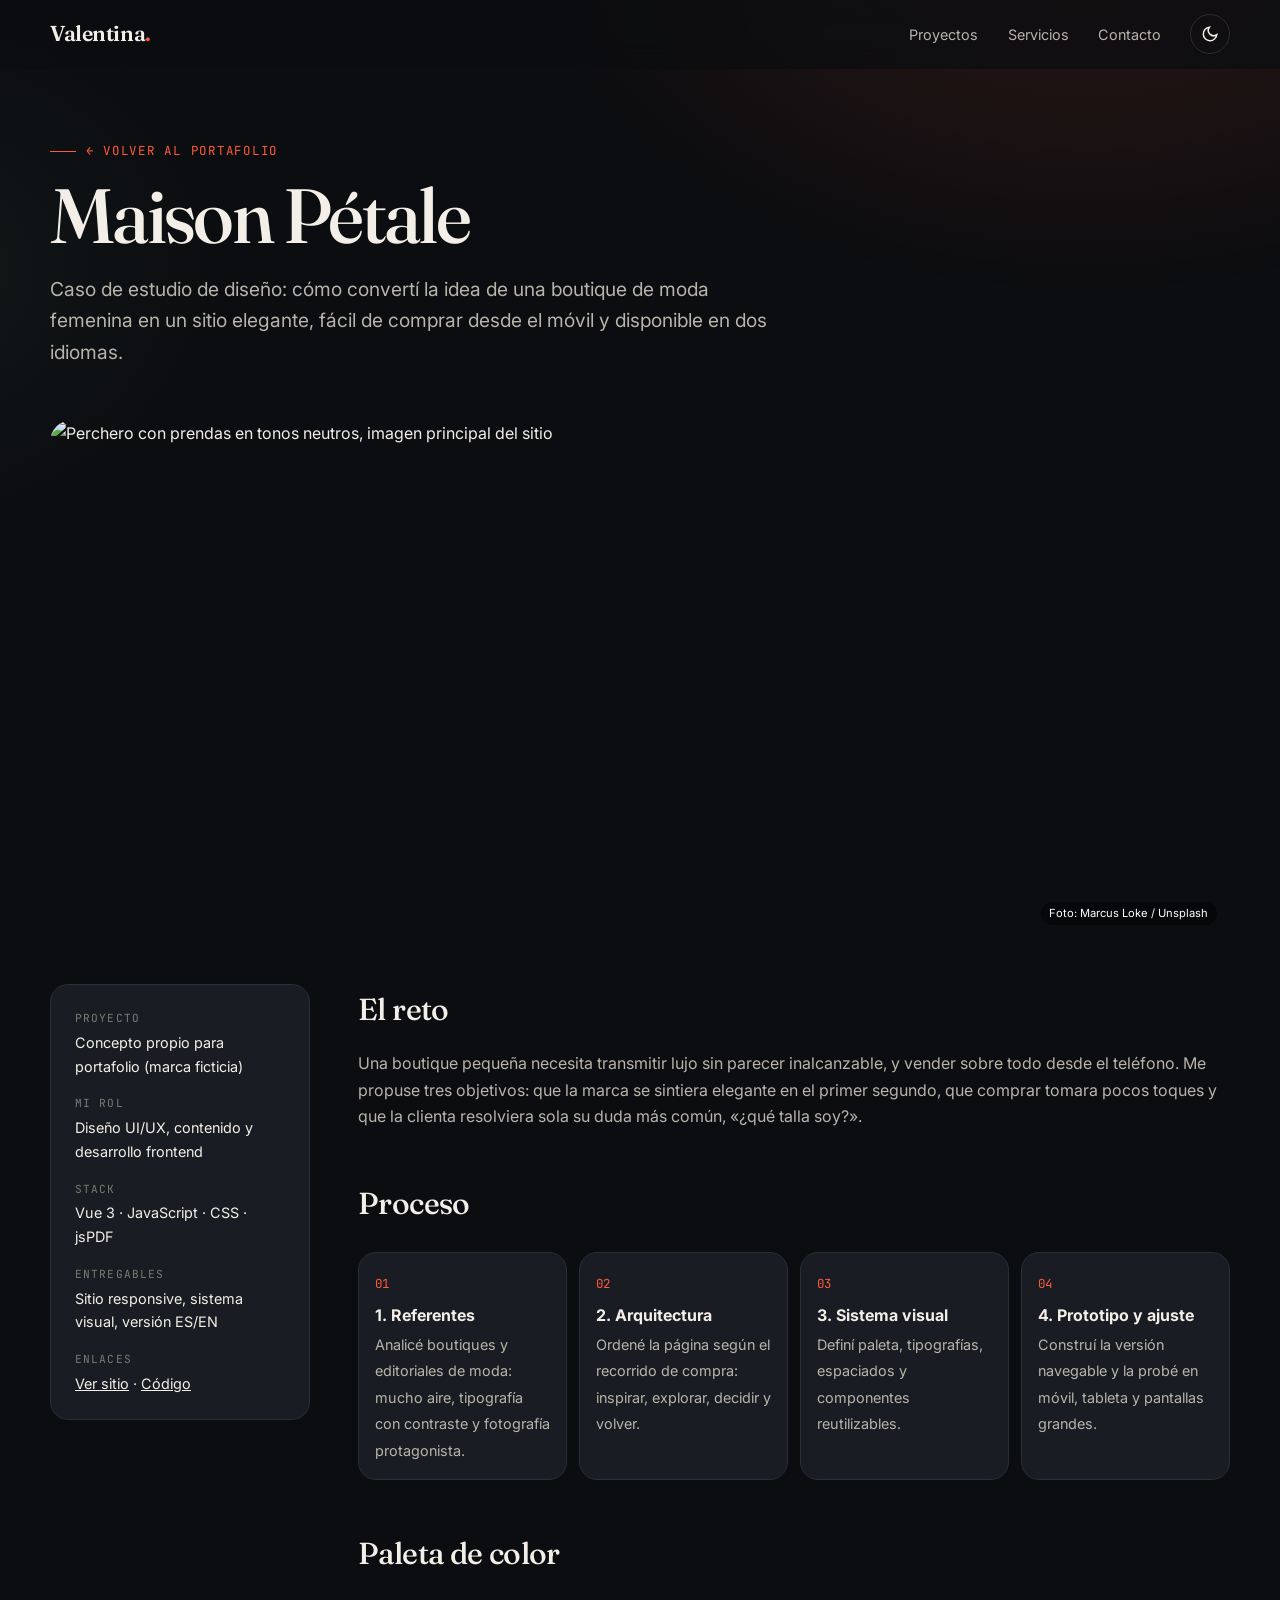
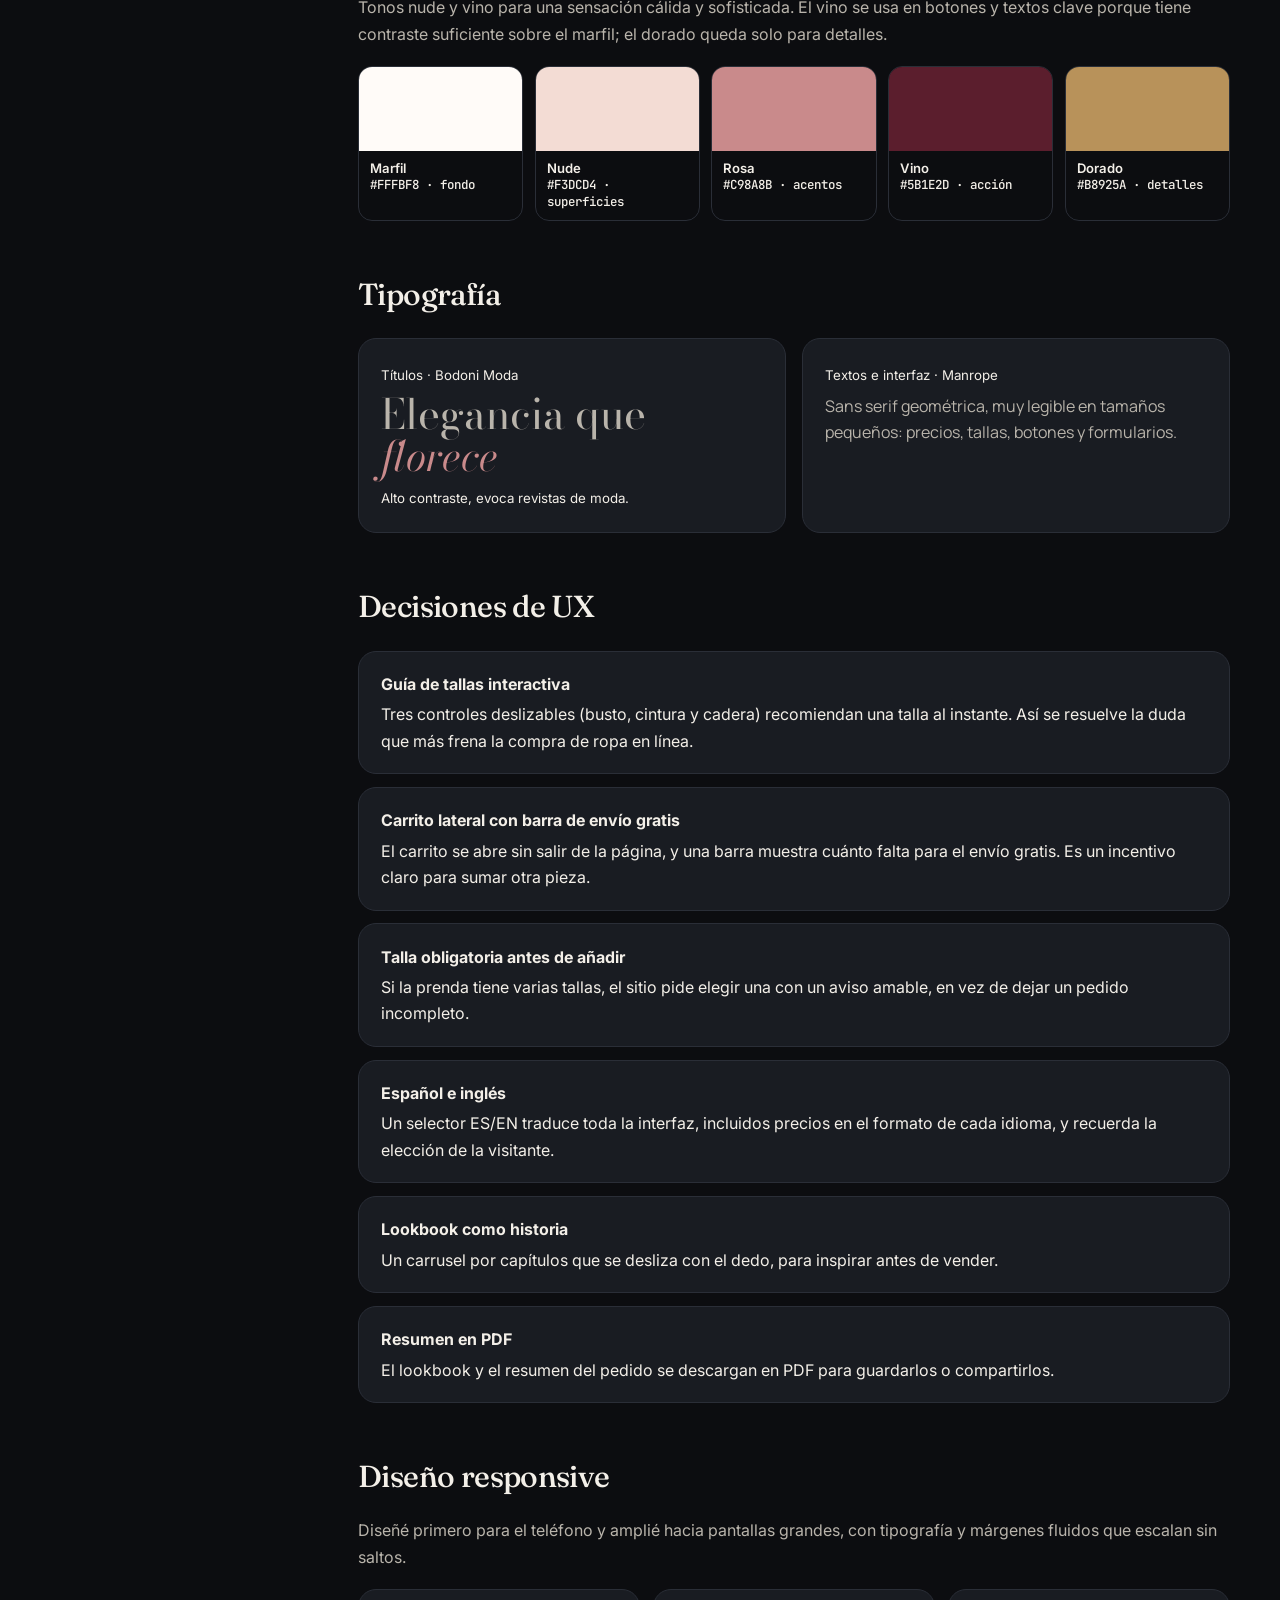
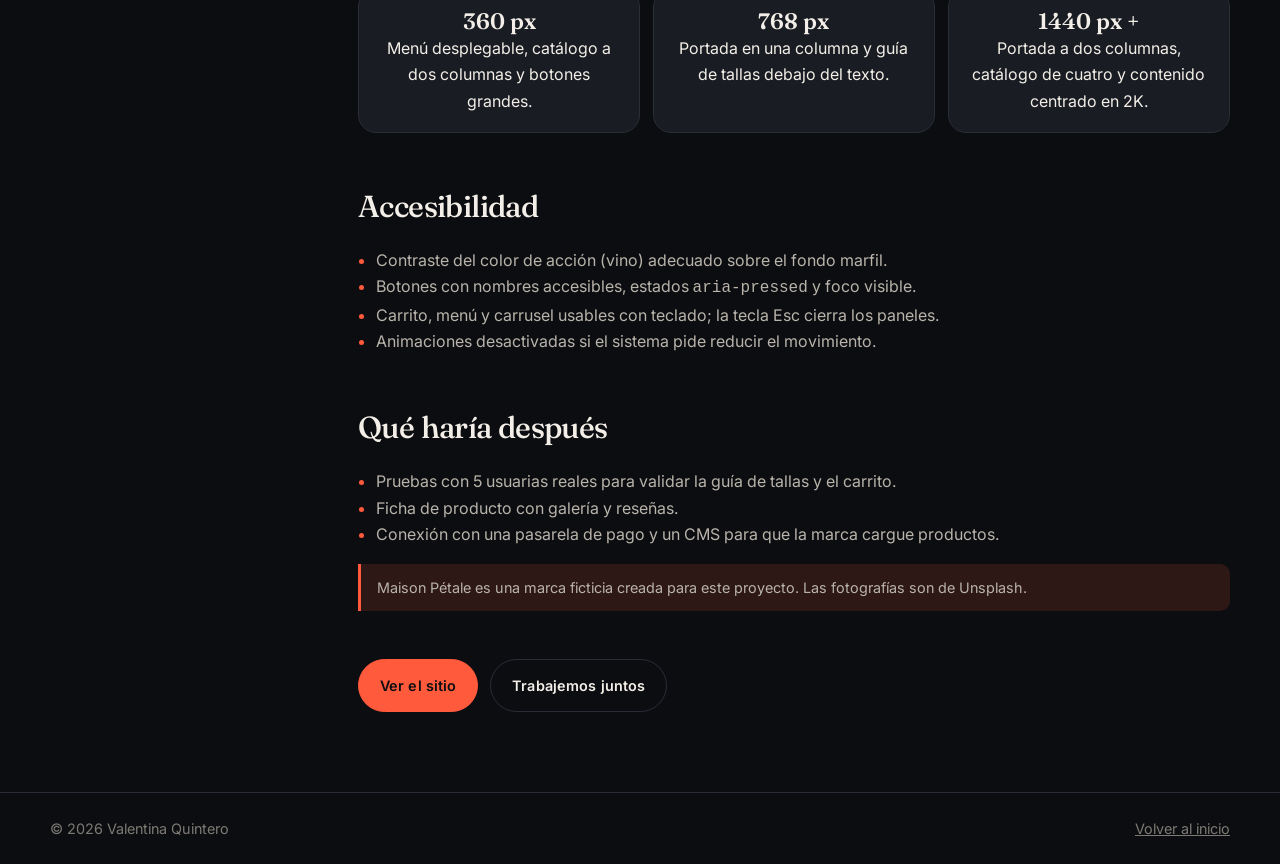
==== case-studies/maison-petale.html @ b49e91d9 "Agrega caso de estudio de diseño: Maison Pétale" ====
<!doctype html>
<html lang="es" class="no-js">
<head>
  <meta charset="utf-8">
  <meta name="viewport" content="width=device-width, initial-scale=1">
  <title>Maison Pétale · Caso de estudio de diseño · Valentina Quintero</title>
  <meta name="description" content="Caso de estudio de diseño de Maison Pétale: proceso, paleta, tipografía, decisiones de UX y versión móvil de una boutique de moda hecha con Vue 3.">
  <meta name="theme-color" content="#0c0d10">
  <link rel="icon" href="data:image/svg+xml,%3Csvg xmlns='http://www.w3.org/2000/svg' viewBox='0 0 64 64'%3E%3Crect width='64' height='64' rx='16' fill='%230c0d10'/%3E%3Ctext x='50%25' y='56%25' text-anchor='middle' font-family='Georgia' font-size='34' fill='%23ff5a3c'%3EV%3C/text%3E%3C/svg%3E">
  <link rel="preconnect" href="https://fonts.googleapis.com">
  <link rel="preconnect" href="https://fonts.gstatic.com" crossorigin>
  <link href="https://fonts.googleapis.com/css2?family=Fraunces:ital,opsz,wght@0,9..144,400..600;1,9..144,400..600&family=Inter:wght@400;500;600;700&family=JetBrains+Mono:wght@400;500&family=Bodoni+Moda:ital,opsz,wght@0,6..96,400;1,6..96,400&family=Manrope:wght@400;600&display=swap" rel="stylesheet">
  <link rel="stylesheet" href="../assets/css/tokens.css">
  <link rel="stylesheet" href="../assets/css/styles.css">
  <style>
    .cover { position: relative; border-radius: 22px; overflow: hidden; aspect-ratio: 16 / 7; margin: 0 0 3rem; }
    .cover img { width: 100%; height: 100%; object-fit: cover; }
    .cover small { position: absolute; right: .8rem; bottom: .7rem; font-size: .7rem; color: #fff; background: rgba(0,0,0,.45); padding: .15rem .55rem; border-radius: 999px; }
    .swatches { display: grid; grid-template-columns: repeat(5, 1fr); gap: .7rem; margin: 1.2rem 0 2rem; }
    .swatch { border-radius: 14px; overflow: hidden; border: 1px solid var(--line, rgba(127,127,127,.25)); }
    .swatch i { display: block; height: 84px; }
    .swatch span { display: block; padding: .55rem .7rem; font: 500 .78rem/1.35 "JetBrains Mono", monospace; }
    .swatch span b { display: block; font: 600 .82rem/1.3 Inter, sans-serif; }
    .type-sample { display: grid; grid-template-columns: 1fr 1fr; gap: 1rem; margin: 1.2rem 0 2rem; }
    .type-sample .card { padding: 1.4rem; }
    .type-sample .big { font: 400 2.6rem/1 "Bodoni Moda", serif; margin: .4rem 0; }
    .type-sample .big em { color: #C98A8B; }
    .type-sample .body { font: 400 1rem/1.6 Manrope, sans-serif; margin: .4rem 0 0; }
    .decisions { display: grid; gap: .8rem; margin: 1.2rem 0 2rem; }
    .decisions .card { padding: 1.2rem 1.4rem; }
    .decisions b { display: block; margin-bottom: .25rem; }
    .bp { display: grid; grid-template-columns: repeat(3, 1fr); gap: .8rem; margin: 1.2rem 0 2rem; }
    .bp .card { padding: 1.1rem; text-align: center; }
    .bp strong { display: block; font: 600 1.4rem/1.2 Fraunces, serif; }
    @media (max-width: 700px) {
      .swatches { grid-template-columns: repeat(2, 1fr); }
      .type-sample, .bp { grid-template-columns: 1fr; }
      .cover { aspect-ratio: 4 / 3; }
    }
  </style>
  <script>document.documentElement.classList.remove('no-js');try{var t=localStorage.getItem('vq-theme');if(t)document.documentElement.dataset.theme=t;}catch(e){}</script>
  <script type="module">
    import { initTheme } from "../assets/js/modules/theme.js";
    import { initNav } from "../assets/js/modules/nav.js";
    import { initReveal } from "../assets/js/modules/reveal.js";
    import { initPointerEffects } from "../assets/js/modules/pointer.js";
    initTheme(); initNav(); initReveal(); initPointerEffects();
  </script>
</head>
<body>
  <a class="skip-link" href="#contenido">Saltar al contenido</a>
  <header class="site-header">
    <nav class="container nav" aria-label="Principal">
      <a class="brand" href="../index.html">Valentina<span>.</span></a>
      <ul class="nav-links" id="nav-links">
        <li><a href="../index.html#proyectos">Proyectos</a></li>
        <li><a href="../index.html#servicios">Servicios</a></li>
        <li><a href="../index.html#contacto">Contacto</a></li>
      </ul>
      <button class="icon-btn" id="theme-toggle" type="button" aria-label="Cambiar entre tema claro y oscuro">
        <svg viewBox="0 0 24 24" fill="none" stroke="currentColor" stroke-width="2" aria-hidden="true"><path d="M21 12.8A9 9 0 1 1 11.2 3a7 7 0 0 0 9.8 9.8z"/></svg>
      </button>
      <button class="icon-btn menu-btn" id="menu-toggle" type="button" aria-label="Abrir menú" aria-expanded="false" aria-controls="nav-links">
        <svg viewBox="0 0 24 24" fill="none" stroke="currentColor" stroke-width="2" aria-hidden="true"><path d="M4 7h16M4 12h16M4 17h10"/></svg>
      </button>
    </nav>
  </header>

  <main id="contenido" class="container">
    <header class="case-hero">
      <a class="eyebrow reveal" href="../index.html#proyectos">← Volver al portafolio</a>
      <h1 class="reveal">Maison Pétale</h1>
      <p class="reveal">Caso de estudio de diseño: cómo convertí la idea de una boutique de moda femenina en un sitio elegante, fácil de comprar desde el móvil y disponible en dos idiomas.</p>
    </header>

    <figure class="cover reveal">
      <img src="https://images.unsplash.com/photo-1532453288672-3a27e9be9efd?auto=format&fit=crop&w=1600&q=80" alt="Perchero con prendas en tonos neutros, imagen principal del sitio">
      <small>Foto: Marcus Loke / Unsplash</small>
    </figure>

    <div class="case-grid">
      <aside class="case-aside reveal">
        <div class="card" style="padding:1.5rem">
          <dl>
            <div><dt>Proyecto</dt><dd>Concepto propio para portafolio (marca ficticia)</dd></div>
            <div><dt>Mi rol</dt><dd>Diseño UI/UX, contenido y desarrollo frontend</dd></div>
            <div><dt>Stack</dt><dd>Vue 3 · JavaScript · CSS · jsPDF</dd></div>
            <div><dt>Entregables</dt><dd>Sitio responsive, sistema visual, versión ES/EN</dd></div>
            <div><dt>Enlaces</dt><dd><a href="../projects/plantillas/03-boutique-moda/" style="text-decoration:underline">Ver sitio</a> · <a href="https://github.com/ValentinaDessire/ValentinaDessire.github.io/tree/main/projects/plantillas/03-boutique-moda" target="_blank" rel="noopener" style="text-decoration:underline">Código</a></dd></div>
          </dl>
        </div>
      </aside>

      <article class="case-body">
        <h2 class="reveal">El reto</h2>
        <p class="reveal">Una boutique pequeña necesita transmitir lujo sin parecer inalcanzable, y vender sobre todo desde el teléfono. Me propuse tres objetivos: que la marca se sintiera elegante en el primer segundo, que comprar tomara pocos toques y que la clienta resolviera sola su duda más común, «¿qué talla soy?».</p>

        <h2 class="reveal">Proceso</h2>
        <div class="flow">
          <div class="card reveal"><b>1. Referentes</b><span>Analicé boutiques y editoriales de moda: mucho aire, tipografía con contraste y fotografía protagonista.</span></div>
          <div class="card reveal"><b>2. Arquitectura</b><span>Ordené la página según el recorrido de compra: inspirar, explorar, decidir y volver.</span></div>
          <div class="card reveal"><b>3. Sistema visual</b><span>Definí paleta, tipografías, espaciados y componentes reutilizables.</span></div>
          <div class="card reveal"><b>4. Prototipo y ajuste</b><span>Construí la versión navegable y la probé en móvil, tableta y pantallas grandes.</span></div>
        </div>

        <h2 class="reveal">Paleta de color</h2>
        <p class="reveal">Tonos nude y vino para una sensación cálida y sofisticada. El vino se usa en botones y textos clave porque tiene contraste suficiente sobre el marfil; el dorado queda solo para detalles.</p>
        <div class="swatches reveal">
          <div class="swatch"><i style="background:#FFFBF8"></i><span><b>Marfil</b>#FFFBF8 · fondo</span></div>
          <div class="swatch"><i style="background:#F3DCD4"></i><span><b>Nude</b>#F3DCD4 · superficies</span></div>
          <div class="swatch"><i style="background:#C98A8B"></i><span><b>Rosa</b>#C98A8B · acentos</span></div>
          <div class="swatch"><i style="background:#5B1E2D"></i><span><b>Vino</b>#5B1E2D · acción</span></div>
          <div class="swatch"><i style="background:#B8925A"></i><span><b>Dorado</b>#B8925A · detalles</span></div>
        </div>

        <h2 class="reveal">Tipografía</h2>
        <div class="type-sample reveal">
          <div class="card"><small>Títulos · Bodoni Moda</small><p class="big">Elegancia que <em>florece</em></p><small>Alto contraste, evoca revistas de moda.</small></div>
          <div class="card"><small>Textos e interfaz · Manrope</small><p class="body">Sans serif geométrica, muy legible en tamaños pequeños: precios, tallas, botones y formularios.</p></div>
        </div>

        <h2 class="reveal">Decisiones de UX</h2>
        <div class="decisions">
          <div class="card reveal"><b>Guía de tallas interactiva</b>Tres controles deslizables (busto, cintura y cadera) recomiendan una talla al instante. Así se resuelve la duda que más frena la compra de ropa en línea.</div>
          <div class="card reveal"><b>Carrito lateral con barra de envío gratis</b>El carrito se abre sin salir de la página, y una barra muestra cuánto falta para el envío gratis. Es un incentivo claro para sumar otra pieza.</div>
          <div class="card reveal"><b>Talla obligatoria antes de añadir</b>Si la prenda tiene varias tallas, el sitio pide elegir una con un aviso amable, en vez de dejar un pedido incompleto.</div>
          <div class="card reveal"><b>Español e inglés</b>Un selector ES/EN traduce toda la interfaz, incluidos precios en el formato de cada idioma, y recuerda la elección de la visitante.</div>
          <div class="card reveal"><b>Lookbook como historia</b>Un carrusel por capítulos que se desliza con el dedo, para inspirar antes de vender.</div>
          <div class="card reveal"><b>Resumen en PDF</b>El lookbook y el resumen del pedido se descargan en PDF para guardarlos o compartirlos.</div>
        </div>

        <h2 class="reveal">Diseño responsive</h2>
        <p class="reveal">Diseñé primero para el teléfono y amplié hacia pantallas grandes, con tipografía y márgenes fluidos que escalan sin saltos.</p>
        <div class="bp reveal">
          <div class="card"><strong>360 px</strong><span>Menú desplegable, catálogo a dos columnas y botones grandes.</span></div>
          <div class="card"><strong>768 px</strong><span>Portada en una columna y guía de tallas debajo del texto.</span></div>
          <div class="card"><strong>1440 px +</strong><span>Portada a dos columnas, catálogo de cuatro y contenido centrado en 2K.</span></div>
        </div>

        <h2 class="reveal">Accesibilidad</h2>
        <ul class="reveal">
          <li>Contraste del color de acción (vino) adecuado sobre el fondo marfil.</li>
          <li>Botones con nombres accesibles, estados <code>aria-pressed</code> y foco visible.</li>
          <li>Carrito, menú y carrusel usables con teclado; la tecla Esc cierra los paneles.</li>
          <li>Animaciones desactivadas si el sistema pide reducir el movimiento.</li>
        </ul>

        <h2 class="reveal">Qué haría después</h2>
        <ul class="reveal">
          <li>Pruebas con 5 usuarias reales para validar la guía de tallas y el carrito.</li>
          <li>Ficha de producto con galería y reseñas.</li>
          <li>Conexión con una pasarela de pago y un CMS para que la marca cargue productos.</li>
        </ul>

        <p class="note reveal">Maison Pétale es una marca ficticia creada para este proyecto. Las fotografías son de Unsplash.</p>

        <div class="hero-actions reveal" style="margin:3rem 0 5rem">
          <a class="btn btn-primary magnetic" href="../projects/plantillas/03-boutique-moda/">Ver el sitio</a>
          <a class="btn btn-ghost magnetic" href="../index.html#contacto">Trabajemos juntos</a>
        </div>
      </article>
    </div>
  </main>

  <footer class="site-footer">
    <div class="container">
      <span>© 2026 Valentina Quintero</span>
      <span><a href="../index.html" style="text-decoration:underline">Volver al inicio</a></span>
    </div>
  </footer>
</body>
</html>
---- assets/css/tokens.css ----
/* ==========================================================
   Design tokens — Valentina Quintero · Portfolio
   Cambia aquí colores, tipografías y espaciados de todo el sitio.
   ========================================================== */
:root {
  /* Paleta (modo oscuro por defecto) */
  --bg: #0c0d10;
  --bg-soft: #14161b;
  --surface: #191c22;
  --line: #2a2e37;
  --ink: #f3efe8;
  --ink-soft: #b9b4ab;
  --muted: #7d7a74;
  --accent: #ff5a3c;          /* coral eléctrico */
  --accent-ink: #0c0d10;
  --accent-soft: rgba(255, 90, 60, 0.14);
  --ok: #7dd3a7;

  /* Tipografía */
  --font-display: "Fraunces", Georgia, "Times New Roman", serif;
  --font-body: "Inter", system-ui, -apple-system, "Segoe UI", sans-serif;
  --font-mono: "JetBrains Mono", ui-monospace, "SFMono-Regular", Menlo, monospace;

  --fs-xs: 0.78rem;
  --fs-sm: 0.9rem;
  --fs-md: 1rem;
  --fs-lg: 1.2rem;
  --fs-xl: clamp(1.6rem, 1.2rem + 1.6vw, 2.4rem);
  --fs-hero: clamp(2.8rem, 1.6rem + 6vw, 6.4rem);

  /* Espaciado y forma */
  --space-1: 0.25rem;
  --space-2: 0.5rem;
  --space-3: 0.75rem;
  --space-4: 1rem;
  --space-6: 1.5rem;
  --space-8: 2rem;
  --space-12: 3rem;
  --space-16: 4rem;
  --space-24: 6rem;
  --radius: 18px;
  --radius-sm: 10px;
  --container: 1180px;

  /* Movimiento */
  --ease: cubic-bezier(0.22, 1, 0.36, 1);
  --dur: 600ms;
}

:root[data-theme="light"] {
  --bg: #f5f2ec;
  --bg-soft: #ece8e0;
  --surface: #ffffff;
  --line: #ddd7cc;
  --ink: #121316;
  --ink-soft: #4a4a4f;
  --muted: #7a776f;
  --accent: #e8442a;
  --accent-ink: #ffffff;
  --accent-soft: rgba(232, 68, 42, 0.1);
}

@media (prefers-reduced-motion: reduce) {
  :root { --dur: 0ms; }
}
---- assets/css/styles.css ----
/* ==========================================================
   Estilos base y componentes
   ========================================================== */
*, *::before, *::after { box-sizing: border-box; }
html { scroll-behavior: smooth; -webkit-text-size-adjust: 100%; }
@media (prefers-reduced-motion: reduce) { html { scroll-behavior: auto; } }

body {
  margin: 0;
  background: var(--bg);
  color: var(--ink);
  font: 400 var(--fs-md)/1.65 var(--font-body);
  -webkit-font-smoothing: antialiased;
  transition: background-color .4s var(--ease), color .4s var(--ease);
}
img, svg { display: block; max-width: 100%; }
a { color: inherit; text-decoration: none; }
button { font: inherit; color: inherit; cursor: pointer; }
:focus-visible { outline: 2px solid var(--accent); outline-offset: 3px; border-radius: 6px; }
::selection { background: var(--accent); color: var(--accent-ink); }

.container { width: min(100% - 2.5rem, var(--container)); margin-inline: auto; }
.skip-link { position: absolute; left: -999px; top: 0; background: var(--accent); color: var(--accent-ink); padding: .6rem 1rem; z-index: 100; }
.skip-link:focus { left: 1rem; top: 1rem; }

/* Grano sutil de fondo */
body::before {
  content: ""; position: fixed; inset: 0; pointer-events: none; z-index: -1;
  background:
    radial-gradient(60rem 40rem at 85% -10%, var(--accent-soft), transparent 60%),
    radial-gradient(40rem 30rem at -10% 30%, rgba(125, 211, 167, .06), transparent 60%);
}

/* ---------- Encabezado ---------- */
.site-header {
  position: sticky; top: 0; z-index: 50;
  backdrop-filter: blur(14px);
  background: color-mix(in srgb, var(--bg) 78%, transparent);
  border-bottom: 1px solid transparent;
  transition: border-color .3s var(--ease);
}
.site-header.is-scrolled { border-color: var(--line); }
.nav { display: flex; align-items: center; gap: var(--space-4); height: 68px; }
.brand { font-family: var(--font-display); font-weight: 600; font-size: 1.35rem; letter-spacing: -.02em; }
.brand span { color: var(--accent); }
.nav-links { display: flex; gap: var(--space-1); margin-left: auto; list-style: none; padding: 0; margin-block: 0; }
.nav-links a {
  font-size: var(--fs-sm); color: var(--ink-soft); padding: .45rem .8rem; border-radius: 999px;
  transition: color .25s, background-color .25s;
}
.nav-links a:hover, .nav-links a[aria-current="true"] { color: var(--ink); background: var(--surface); }
.icon-btn {
  width: 40px; height: 40px; display: grid; place-items: center;
  border-radius: 999px; border: 1px solid var(--line); background: transparent;
  transition: border-color .25s, transform .25s var(--ease);
}
.icon-btn:hover { border-color: var(--accent); transform: rotate(-12deg); }
.icon-btn svg { width: 18px; height: 18px; }
.menu-btn { display: none; }

/* ---------- Botones ---------- */
.btn {
  --mx: 0px; --my: 0px;
  display: inline-flex; align-items: center; gap: .55rem;
  padding: .85rem 1.3rem; border-radius: 999px; border: 1px solid var(--line);
  font-weight: 600; font-size: var(--fs-sm); letter-spacing: .01em;
  transform: translate(var(--mx), var(--my));
  transition: transform .35s var(--ease), background-color .25s, border-color .25s, color .25s;
}
.btn svg { width: 16px; height: 16px; transition: transform .35s var(--ease); }
.btn:hover svg { transform: translateX(3px); }
.btn-primary { background: var(--accent); color: var(--accent-ink); border-color: var(--accent); }
.btn-primary:hover { background: var(--ink); border-color: var(--ink); color: var(--bg); }
.btn-ghost:hover { border-color: var(--ink); }

/* ---------- Hero ---------- */
.hero { padding: var(--space-24) 0 var(--space-16); position: relative; }
.eyebrow {
  font-family: var(--font-mono); font-size: var(--fs-xs); text-transform: uppercase; letter-spacing: .14em;
  color: var(--accent); display: inline-flex; align-items: center; gap: .6rem;
}
.eyebrow::before { content: ""; width: 26px; height: 1px; background: currentColor; }
.status { display: inline-flex; align-items: center; gap: .5rem; font-size: var(--fs-sm); color: var(--ink-soft); }
.status i { width: 8px; height: 8px; border-radius: 50%; background: var(--ok); box-shadow: 0 0 0 0 rgba(125,211,167,.6); animation: pulse 2.4s infinite; }
@keyframes pulse { 70% { box-shadow: 0 0 0 10px rgba(125,211,167,0); } 100% { box-shadow: 0 0 0 0 rgba(125,211,167,0); } }
.hero h1 {
  font-family: var(--font-display); font-weight: 500; font-size: var(--fs-hero);
  line-height: .98; letter-spacing: -.035em; margin: var(--space-6) 0;
  max-width: 14ch;
}
.hero h1 em { font-style: italic; color: var(--accent); }
.hero-lead { font-size: var(--fs-lg); color: var(--ink-soft); max-width: 58ch; margin: 0 0 var(--space-8); }
.hero-actions { display: flex; flex-wrap: wrap; gap: var(--space-3); }
.hero-meta {
  display: grid; grid-template-columns: repeat(3, minmax(0, 1fr)); gap: var(--space-4);
  margin-top: var(--space-16); padding-top: var(--space-6); border-top: 1px solid var(--line);
}
.hero-meta b { display: block; font-family: var(--font-display); font-size: 2rem; font-weight: 500; letter-spacing: -.02em; }
.hero-meta span { font-size: var(--fs-sm); color: var(--muted); }

/* ---------- Secciones ---------- */
section { padding: var(--space-16) 0; scroll-margin-top: 80px; }
.section-head { display: flex; flex-wrap: wrap; align-items: end; justify-content: space-between; gap: var(--space-4); margin-bottom: var(--space-8); }
.section-head h2 { font-family: var(--font-display); font-weight: 500; font-size: var(--fs-xl); letter-spacing: -.025em; margin: var(--space-2) 0 0; line-height: 1.1; }
.section-head p { color: var(--ink-soft); max-width: 46ch; margin: 0; }

/* ---------- Tarjeta con brillo que sigue al cursor ---------- */
.card {
  --x: 50%; --y: 50%;
  position: relative; overflow: hidden;
  background: var(--surface); border: 1px solid var(--line); border-radius: var(--radius);
  transition: border-color .3s var(--ease), transform .45s var(--ease);
}
.card::after {
  content: ""; position: absolute; inset: 0; pointer-events: none; opacity: 0;
  background: radial-gradient(22rem circle at var(--x) var(--y), var(--accent-soft), transparent 60%);
  transition: opacity .35s;
}
.card:hover { border-color: color-mix(in srgb, var(--accent) 45%, var(--line)); transform: translateY(-4px); }
.card:hover::after { opacity: 1; }

/* ---------- Caso de estudio destacado ---------- */
.featured { display: grid; grid-template-columns: 1.05fr 1fr; gap: 0; }
.featured-body { padding: var(--space-12); display: flex; flex-direction: column; gap: var(--space-4); }
.featured-body h3 { font-family: var(--font-display); font-weight: 500; font-size: clamp(2rem, 1.4rem + 2vw, 3rem); margin: 0; letter-spacing: -.03em; line-height: 1.05; }
.featured-body p { color: var(--ink-soft); margin: 0; }
.featured-visual { background: var(--bg-soft); border-left: 1px solid var(--line); padding: var(--space-8); display: grid; place-items: center; }
.tag-row { display: flex; flex-wrap: wrap; gap: .4rem; list-style: none; padding: 0; margin: 0; }
.tag {
  font-family: var(--font-mono); font-size: .72rem; padding: .3rem .6rem; border-radius: 999px;
  border: 1px solid var(--line); color: var(--ink-soft);
}
.facts { display: grid; grid-template-columns: repeat(3, 1fr); gap: var(--space-4); margin: var(--space-2) 0; }
.facts div { border-top: 1px solid var(--line); padding-top: var(--space-3); }
.facts dt { font-family: var(--font-mono); font-size: .7rem; text-transform: uppercase; letter-spacing: .1em; color: var(--muted); }
.facts dd { margin: .2rem 0 0; font-weight: 600; font-size: var(--fs-sm); }

/* Maqueta de la app (recreación ilustrativa en CSS) */
.mock { width: min(100%, 340px); border-radius: 22px; background: var(--surface); border: 1px solid var(--line); box-shadow: 0 30px 60px -30px rgba(0,0,0,.6); overflow: hidden; }
.mock-top { display: flex; align-items: center; justify-content: space-between; padding: .9rem 1.1rem; border-bottom: 1px solid var(--line); font-weight: 700; }
.mock-top small { font-family: var(--font-mono); color: var(--muted); font-weight: 400; }
.mock-body { padding: 1.1rem; display: grid; gap: .7rem; }
.mock-pill { display: flex; gap: .4rem; }
.mock-pill span { flex: 1; text-align: center; font-size: .75rem; padding: .45rem; border-radius: 10px; background: var(--bg-soft); color: var(--ink-soft); }
.mock-pill span.on { background: var(--accent); color: var(--accent-ink); font-weight: 700; }
.mock-item { display: flex; align-items: center; gap: .7rem; padding: .7rem; border-radius: 12px; border: 1px solid var(--line); }
.mock-item i { width: 34px; height: 34px; border-radius: 10px; background: var(--accent-soft); display: grid; place-items: center; font-style: normal; }
.mock-item b { font-size: .85rem; display: block; }
.mock-item small { color: var(--muted); font-size: .72rem; }
.mock-item em { margin-left: auto; font-style: normal; font-size: .68rem; font-family: var(--font-mono); padding: .2rem .45rem; border-radius: 6px; background: var(--bg-soft); }
.mock-item em.ok { color: var(--ok); }
.mock-cta { text-align: center; padding: .75rem; border-radius: 12px; background: var(--ink); color: var(--bg); font-weight: 700; font-size: .85rem; }
.mock-note { font-family: var(--font-mono); font-size: .68rem; color: var(--muted); text-align: center; margin-top: .8rem; }

/* ---------- Proyectos ---------- */
.filters { display: flex; flex-wrap: wrap; gap: .4rem; }
.filter {
  padding: .5rem .95rem; border-radius: 999px; border: 1px solid var(--line); background: transparent;
  font-size: var(--fs-sm); color: var(--ink-soft); transition: all .25s var(--ease);
}
.filter:hover { color: var(--ink); border-color: var(--ink-soft); }
.filter[aria-pressed="true"] { background: var(--ink); color: var(--bg); border-color: var(--ink); }
.grid { display: grid; grid-template-columns: repeat(3, minmax(0, 1fr)); gap: var(--space-4); }
.project { padding: var(--space-6); display: flex; flex-direction: column; gap: var(--space-3); min-height: 260px; }
.project[hidden] { display: none; }
.project-top { display: flex; justify-content: space-between; align-items: start; gap: var(--space-3); }
.project-index { font-family: var(--font-mono); font-size: var(--fs-xs); color: var(--muted); }
.project h3 { font-family: var(--font-display); font-weight: 500; font-size: 1.45rem; margin: 0; letter-spacing: -.02em; line-height: 1.15; }
.project p { color: var(--ink-soft); margin: 0; font-size: var(--fs-sm); }
.project .links { margin-top: auto; display: flex; gap: var(--space-4); font-size: var(--fs-sm); font-weight: 600; }
.project .links a { display: inline-flex; align-items: center; gap: .35rem; }
.project .links a:hover { color: var(--accent); }
.project.is-slot { border-style: dashed; background: transparent; justify-content: center; align-items: start; }
.project.is-slot h3 { color: var(--ink-soft); }
.badge { font-family: var(--font-mono); font-size: .68rem; padding: .25rem .55rem; border-radius: 6px; background: var(--accent-soft); color: var(--accent); white-space: nowrap; }

/* ---------- Servicios ---------- */
.services { display: grid; grid-template-columns: repeat(4, minmax(0, 1fr)); gap: var(--space-4); }
.service { padding: var(--space-6); }
.service .num { font-family: var(--font-mono); color: var(--accent); font-size: var(--fs-xs); }
.service h3 { font-size: 1.1rem; margin: var(--space-3) 0 var(--space-2); }
.service p { color: var(--ink-soft); font-size: var(--fs-sm); margin: 0; }

/* ---------- Sobre mí / stack ---------- */
.about { display: grid; grid-template-columns: 1.2fr 1fr; gap: var(--space-12); align-items: start; }
.about-text p { font-size: 1.08rem; color: var(--ink-soft); margin: 0 0 var(--space-4); }
.about-text strong { color: var(--ink); font-weight: 600; }
.stack { display: grid; gap: var(--space-4); }
.stack h3 { font-family: var(--font-mono); font-size: var(--fs-xs); text-transform: uppercase; letter-spacing: .12em; color: var(--muted); margin: 0 0 var(--space-2); font-weight: 500; }
.timeline { list-style: none; padding: 0; margin: var(--space-6) 0 0; display: grid; gap: var(--space-3); }
.timeline li { display: grid; grid-template-columns: 110px 1fr; gap: var(--space-4); padding-top: var(--space-3); border-top: 1px solid var(--line); font-size: var(--fs-sm); }
.timeline time { font-family: var(--font-mono); color: var(--muted); font-size: var(--fs-xs); padding-top: 2px; }
.timeline b { display: block; }
.timeline span { color: var(--ink-soft); }

/* ---------- Descarga ---------- */
.download { padding: var(--space-12); display: grid; grid-template-columns: 1.3fr 1fr; gap: var(--space-8); align-items: center; }
.download h2 { font-family: var(--font-display); font-weight: 500; font-size: var(--fs-xl); margin: var(--space-2) 0 var(--space-3); letter-spacing: -.02em; line-height: 1.1; }
.download p { color: var(--ink-soft); margin: 0; }
.download-actions { display: grid; gap: var(--space-3); }
.download-actions .btn { justify-content: space-between; }
.code-hint { font-family: var(--font-mono); font-size: .75rem; color: var(--muted); background: var(--bg-soft); padding: .7rem .9rem; border-radius: var(--radius-sm); border: 1px solid var(--line); overflow-x: auto; white-space: nowrap; }

/* ---------- Contacto ---------- */
.contact { text-align: center; padding: var(--space-24) 0; }
.contact h2 { font-family: var(--font-display); font-weight: 500; font-size: var(--fs-hero); letter-spacing: -.035em; line-height: 1; margin: var(--space-4) 0 var(--space-8); }
.contact h2 a { background: linear-gradient(currentColor, currentColor) 0 100% / 0 2px no-repeat; transition: background-size .5s var(--ease), color .3s; }
.contact h2 a:hover { color: var(--accent); background-size: 100% 2px; }
.contact-links { display: flex; justify-content: center; flex-wrap: wrap; gap: var(--space-3); }

.site-footer { border-top: 1px solid var(--line); padding: var(--space-6) 0; font-size: var(--fs-sm); color: var(--muted); }
.site-footer .container { display: flex; flex-wrap: wrap; justify-content: space-between; gap: var(--space-3); }

/* ---------- Aparición al hacer scroll ---------- */
.reveal-ready .reveal { opacity: 0; transform: translateY(24px); transition: opacity var(--dur) var(--ease), transform var(--dur) var(--ease); }
.reveal-ready .reveal.is-visible { opacity: 1; transform: none; }

/* ---------- Caso de estudio (página) ---------- */
.case-hero { padding: var(--space-16) 0 var(--space-8); }
.case-hero h1 { font-family: var(--font-display); font-weight: 500; font-size: clamp(2.6rem, 1.6rem + 4vw, 5rem); line-height: 1; letter-spacing: -.035em; margin: var(--space-4) 0; }
.case-hero p { font-size: var(--fs-lg); color: var(--ink-soft); max-width: 60ch; }
.case-grid { display: grid; grid-template-columns: 260px 1fr; gap: var(--space-12); align-items: start; }
.case-aside { position: sticky; top: 96px; display: grid; gap: var(--space-4); }
.case-aside dl { margin: 0; display: grid; gap: var(--space-4); }
.case-aside dt { font-family: var(--font-mono); font-size: .7rem; text-transform: uppercase; letter-spacing: .1em; color: var(--muted); }
.case-aside dd { margin: .2rem 0 0; font-size: var(--fs-sm); }
.case-body h2 { font-family: var(--font-display); font-weight: 500; font-size: 1.9rem; letter-spacing: -.02em; margin: var(--space-12) 0 var(--space-3); }
.case-body h2:first-child { margin-top: 0; }
.case-body p, .case-body li { color: var(--ink-soft); }
.case-body ul { padding-left: 1.1rem; }
.case-body li::marker { color: var(--accent); }
.flow { display: grid; grid-template-columns: repeat(4, 1fr); gap: var(--space-3); margin: var(--space-6) 0; counter-reset: step; }
.flow div { padding: var(--space-4); counter-increment: step; }
.flow div::before { content: "0" counter(step); font-family: var(--font-mono); color: var(--accent); font-size: var(--fs-xs); }
.flow b { display: block; margin: .4rem 0 .2rem; }
.flow span { font-size: var(--fs-sm); color: var(--ink-soft); }
.arch { font-family: var(--font-mono); font-size: .8rem; line-height: 1.7; background: var(--bg-soft); border: 1px solid var(--line); border-radius: var(--radius-sm); padding: var(--space-6); overflow-x: auto; color: var(--ink-soft); white-space: pre; }
.note { border-left: 3px solid var(--accent); padding: var(--space-3) var(--space-4); background: var(--accent-soft); border-radius: 0 var(--radius-sm) var(--radius-sm) 0; font-size: var(--fs-sm); color: var(--ink); }

/* ---------- Responsive ---------- */
@media (max-width: 1024px) {
  .grid { grid-template-columns: repeat(2, minmax(0, 1fr)); }
  .services { grid-template-columns: repeat(2, minmax(0, 1fr)); }
  .featured { grid-template-columns: 1fr; }
  .featured-visual { border-left: 0; border-top: 1px solid var(--line); }
  .about, .download { grid-template-columns: 1fr; }
  .case-grid { grid-template-columns: 1fr; }
  .case-aside { position: static; }
  .flow { grid-template-columns: repeat(2, 1fr); }
}
@media (max-width: 720px) {
  .menu-btn { display: grid; }
  #theme-toggle { margin-left: auto; }
  .nav-links {
    position: absolute; inset: 68px 0 auto 0; flex-direction: column; gap: 0;
    background: var(--bg); border-bottom: 1px solid var(--line); padding: var(--space-3) 1.25rem var(--space-6);
    transform: translateY(-8px); opacity: 0; pointer-events: none; transition: all .3s var(--ease);
  }
  .nav-links.is-open { transform: none; opacity: 1; pointer-events: auto; }
  .nav-links a { display: block; padding: .8rem 0; border-radius: 0; font-size: 1.05rem; }
  .nav-links a:hover { background: none; }
  .hero { padding-top: var(--space-16); }
  .hero-meta { grid-template-columns: 1fr; gap: var(--space-3); }
  .grid, .services { grid-template-columns: 1fr; }
  .featured-body, .download { padding: var(--space-6); }
  .facts { grid-template-columns: 1fr 1fr; }
  .timeline li { grid-template-columns: 1fr; gap: .2rem; }
  .flow { grid-template-columns: 1fr; }
  section { padding: var(--space-12) 0; }
}
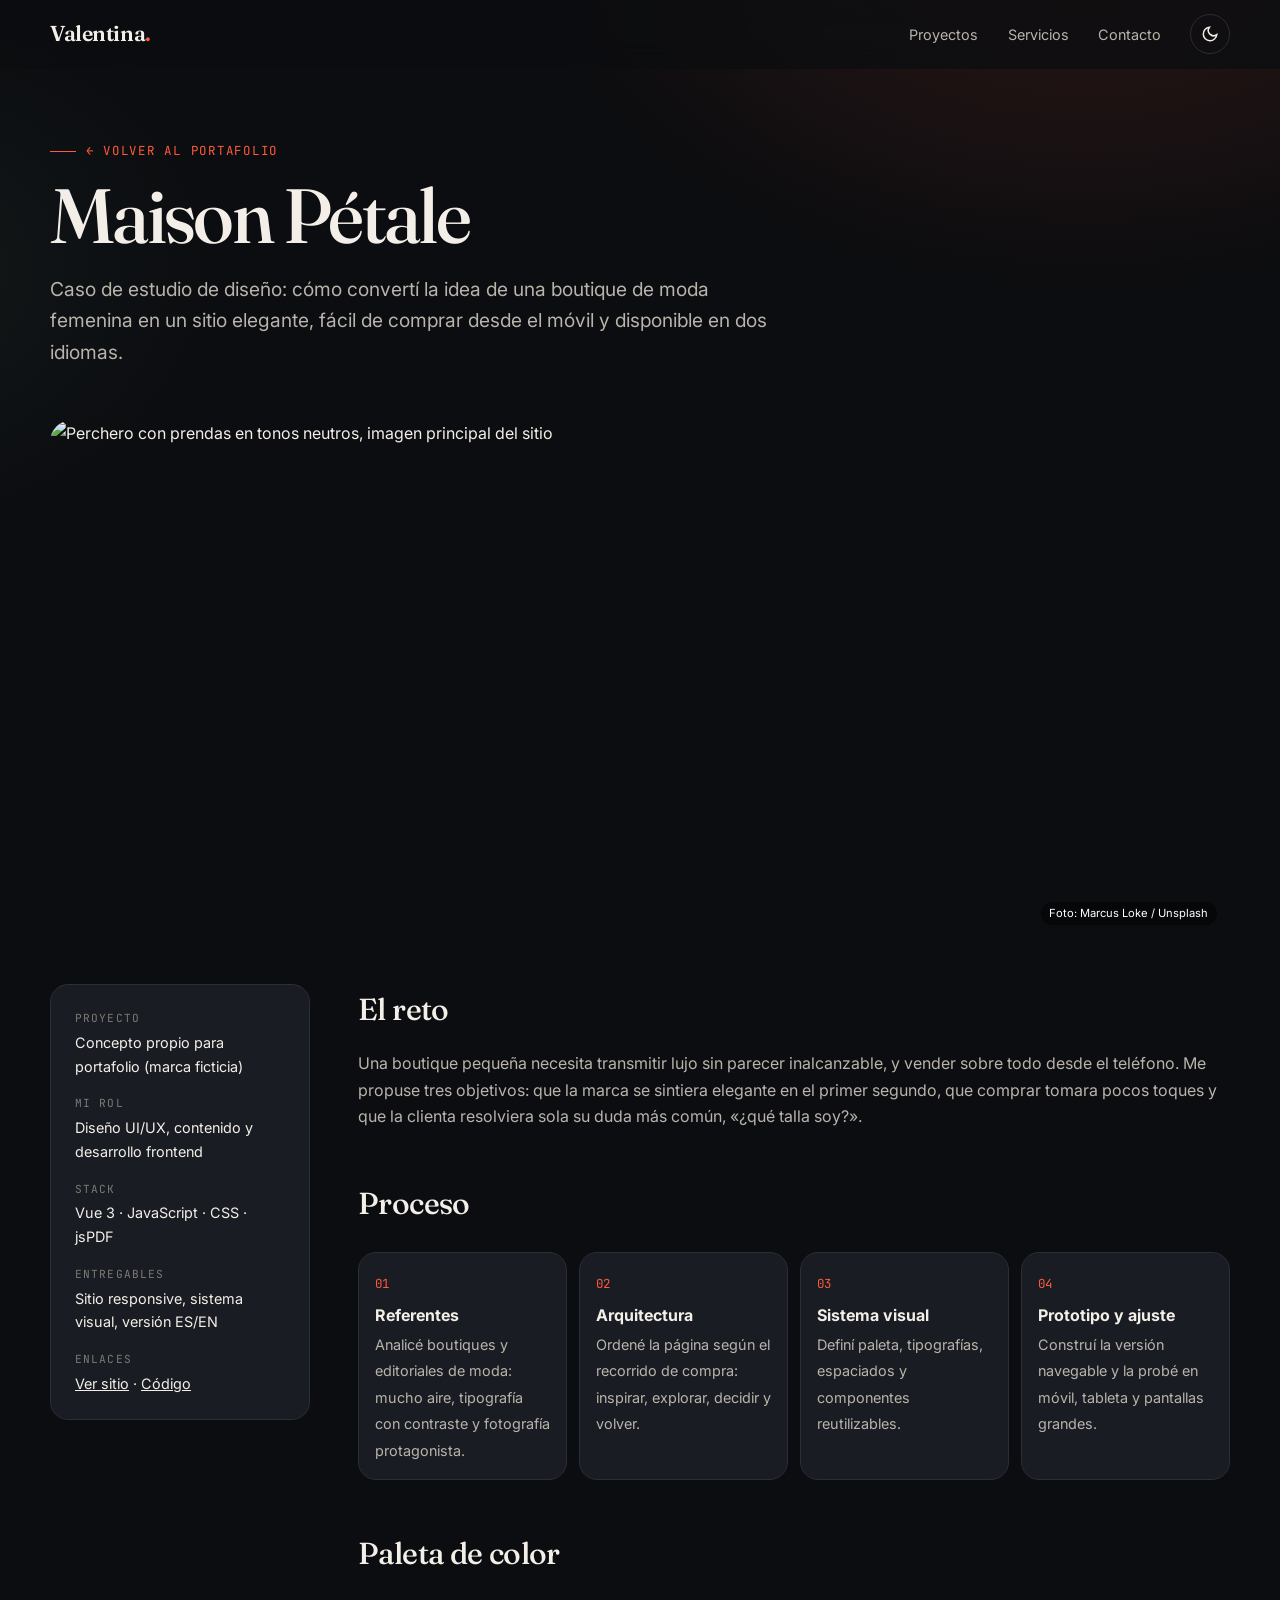
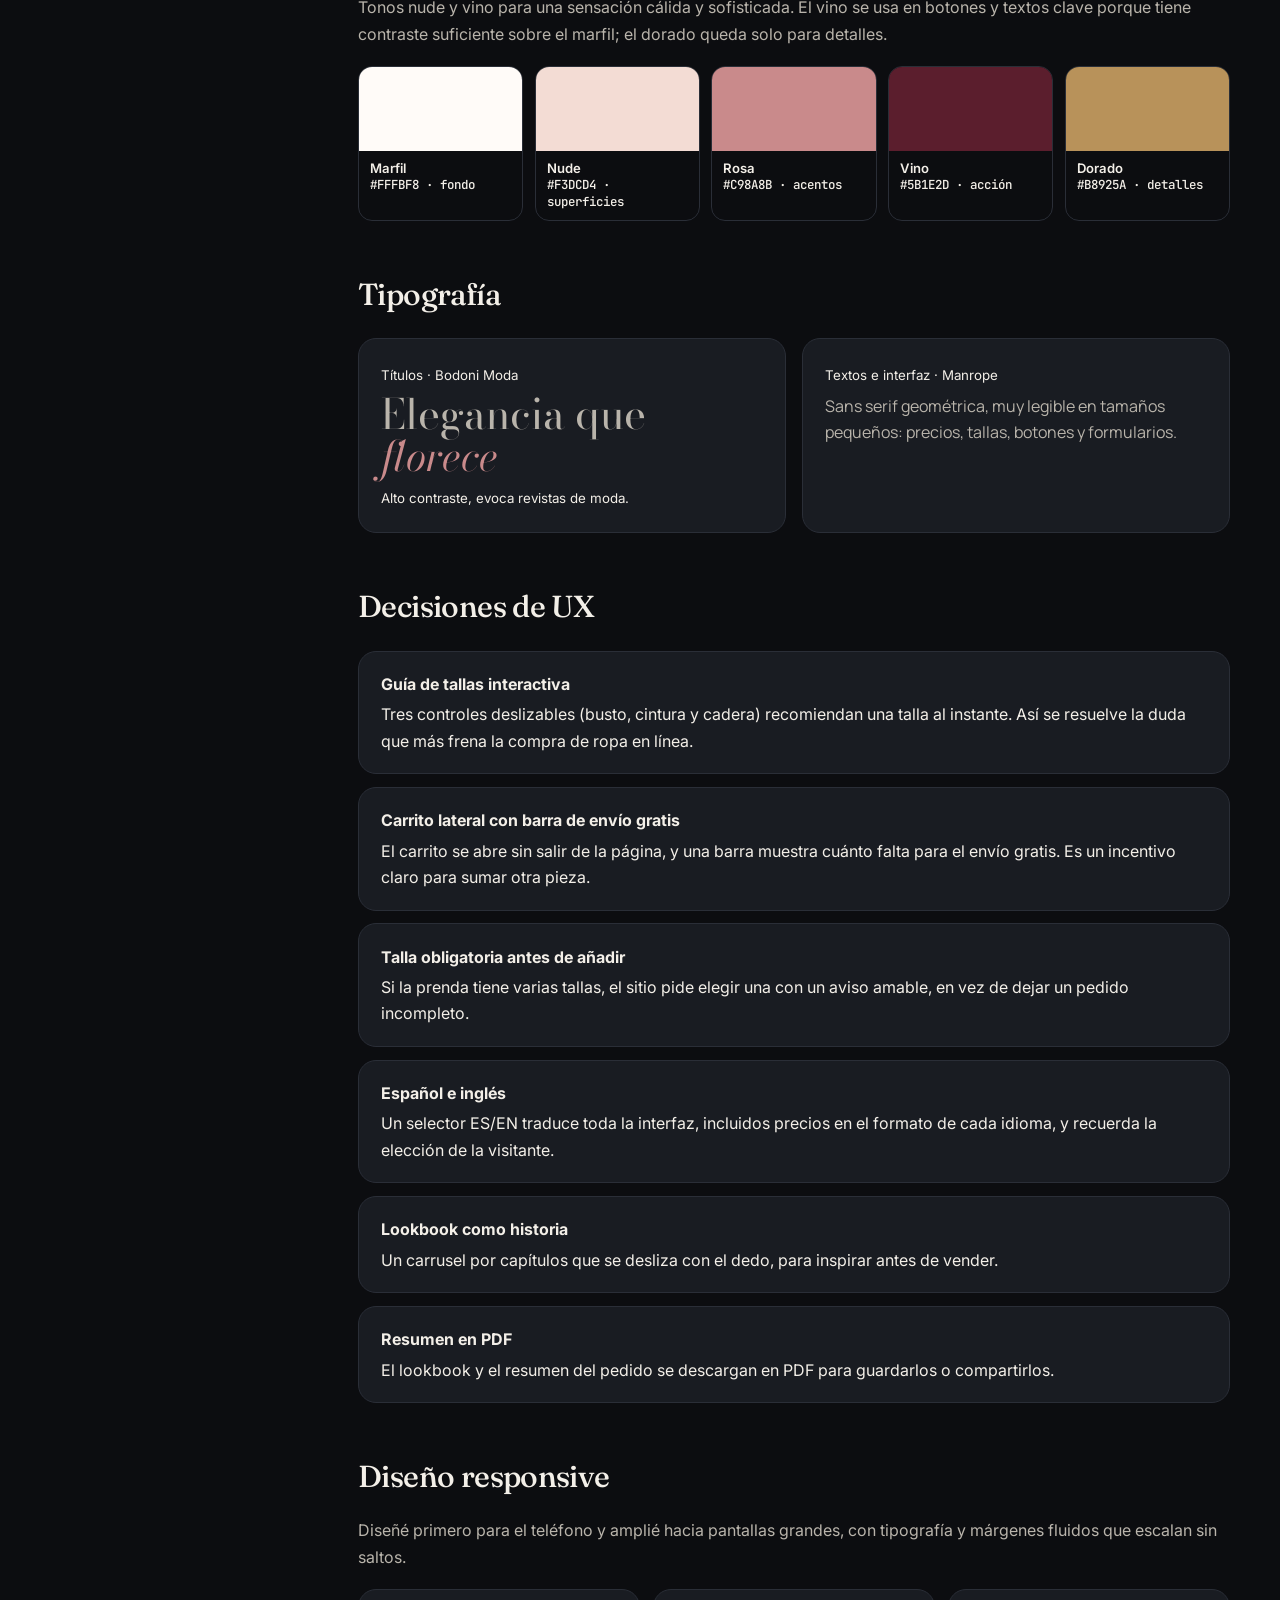
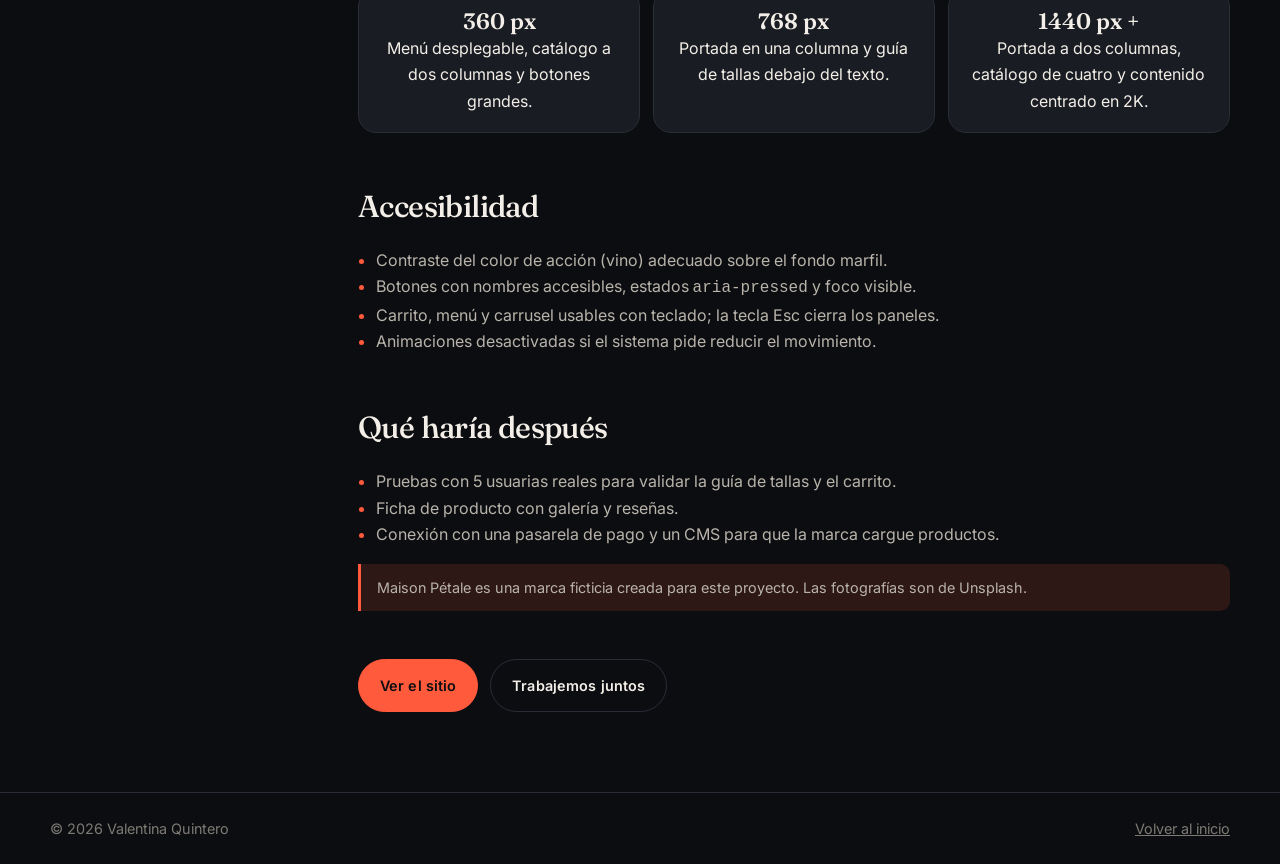
==== commit 5db72a0e: "Quita numeración duplicada en el proceso" ====
--- a/case-studies/maison-petale.html
+++ b/case-studies/maison-petale.html
@@ -97,10 +97,10 @@
 
         <h2 class="reveal">Proceso</h2>
         <div class="flow">
-          <div class="card reveal"><b>1. Referentes</b><span>Analicé boutiques y editoriales de moda: mucho aire, tipografía con contraste y fotografía protagonista.</span></div>
-          <div class="card reveal"><b>2. Arquitectura</b><span>Ordené la página según el recorrido de compra: inspirar, explorar, decidir y volver.</span></div>
-          <div class="card reveal"><b>3. Sistema visual</b><span>Definí paleta, tipografías, espaciados y componentes reutilizables.</span></div>
-          <div class="card reveal"><b>4. Prototipo y ajuste</b><span>Construí la versión navegable y la probé en móvil, tableta y pantallas grandes.</span></div>
+          <div class="card reveal"><b>Referentes</b><span>Analicé boutiques y editoriales de moda: mucho aire, tipografía con contraste y fotografía protagonista.</span></div>
+          <div class="card reveal"><b>Arquitectura</b><span>Ordené la página según el recorrido de compra: inspirar, explorar, decidir y volver.</span></div>
+          <div class="card reveal"><b>Sistema visual</b><span>Definí paleta, tipografías, espaciados y componentes reutilizables.</span></div>
+          <div class="card reveal"><b>Prototipo y ajuste</b><span>Construí la versión navegable y la probé en móvil, tableta y pantallas grandes.</span></div>
         </div>
 
         <h2 class="reveal">Paleta de color</h2>
